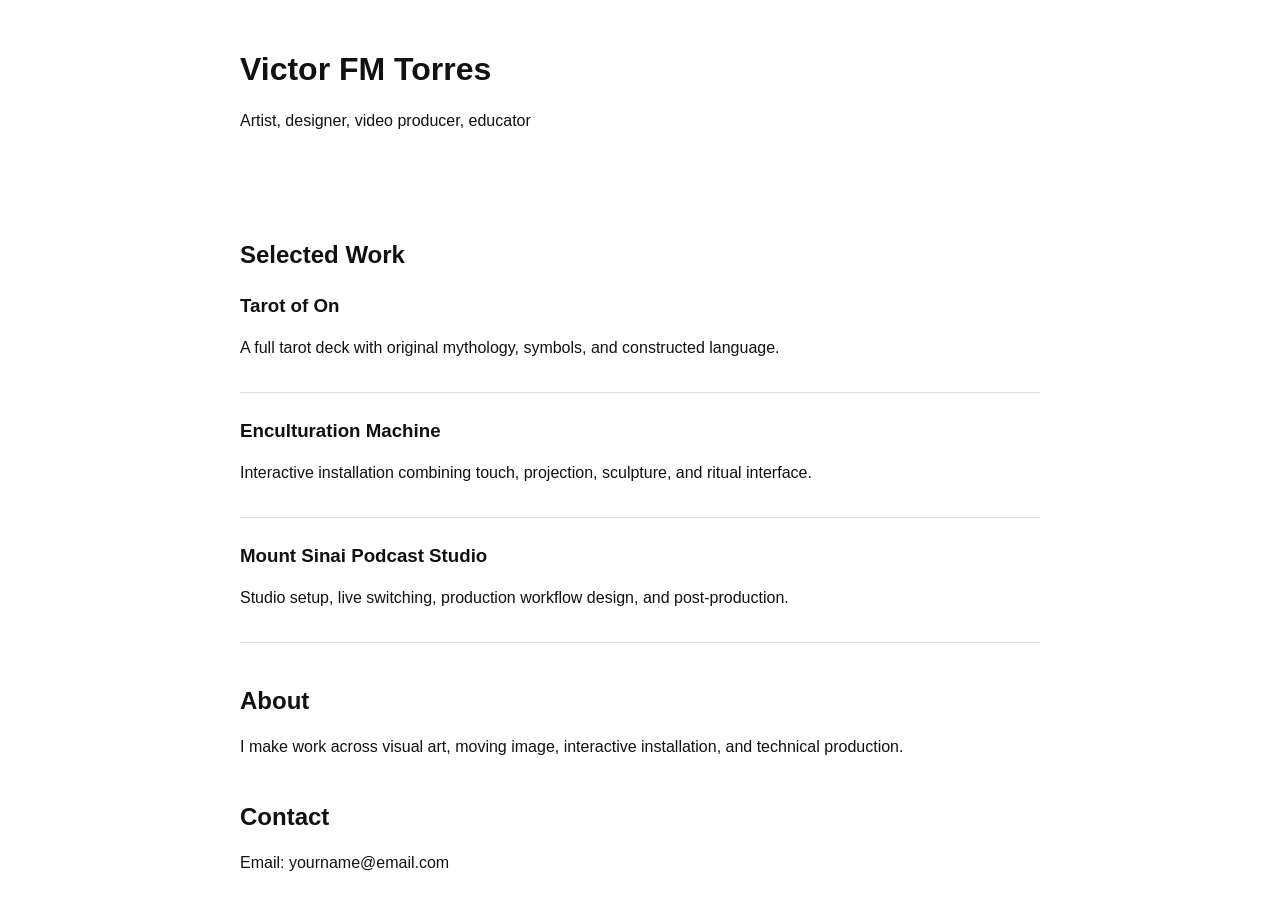
==== index.html @ 22bcb35b "Add files via upload" ====
<!DOCTYPE html>
<html lang="en">
<head>
  <meta charset="UTF-8" />
  <meta name="viewport" content="width=device-width, initial-scale=1.0" />
  <title>Victor FM Torres</title>
  <link rel="stylesheet" href="style.css" />
</head>
<body>
  <header>
    <h1>Victor FM Torres</h1>
    <p>Artist, designer, video producer, educator</p>
  </header>

  <main>
    <section>
      <h2>Selected Work</h2>

      <article>
        <h3>Tarot of On</h3>
        <p>A full tarot deck with original mythology, symbols, and constructed language.</p>
      </article>

      <article>
        <h3>Enculturation Machine</h3>
        <p>Interactive installation combining touch, projection, sculpture, and ritual interface.</p>
      </article>

      <article>
        <h3>Mount Sinai Podcast Studio</h3>
        <p>Studio setup, live switching, production workflow design, and post-production.</p>
      </article>
    </section>

    <section>
      <h2>About</h2>
      <p>
        I make work across visual art, moving image, interactive installation,
        and technical production.
      </p>
    </section>

    <section>
      <h2>Contact</h2>
      <p>Email: yourname@email.com</p>
    </section>
  </main>
</body>
</html>
---- style.css ----
body {
  font-family: Arial, sans-serif;
  margin: 0;
  padding: 0;
  line-height: 1.5;
  color: #111;
  background: #fff;
}

header, main {
  max-width: 800px;
  margin: 0 auto;
  padding: 24px;
}

h1, h2, h3 {
  margin-bottom: 8px;
}

section {
  margin-top: 40px;
}

article {
  margin-bottom: 24px;
  padding-bottom: 16px;
  border-bottom: 1px solid #ddd;
}
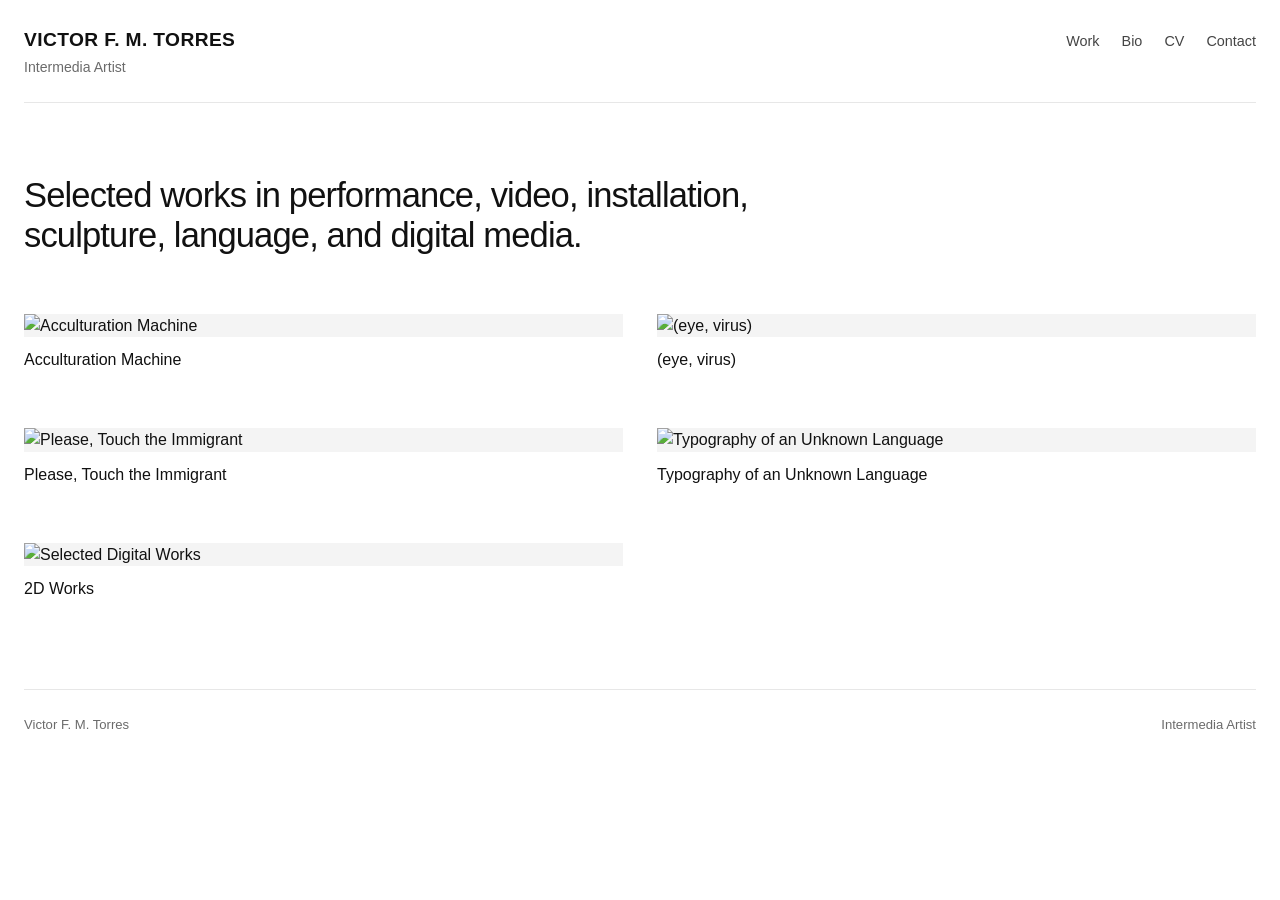
==== commit 28a58d8f: "Add files via upload" ====
--- a/index.html
+++ b/index.html
@@ -1,49 +1,82 @@
-<!DOCTYPE html>
+<!doctype html>
 <html lang="en">
 <head>
-  <meta charset="UTF-8" />
-  <meta name="viewport" content="width=device-width, initial-scale=1.0" />
-  <title>Victor FM Torres</title>
-  <link rel="stylesheet" href="style.css" />
+  <meta charset="utf-8">
+  <meta name="viewport" content="width=device-width, initial-scale=1">
+  <meta name="description" content="Selected work by intermedia artist Victor F. M. Torres.">
+  <title>Victor F. M. Torres</title>
+  <link rel="stylesheet" href="style.css">
 </head>
 <body>
-  <header>
-    <h1>Victor FM Torres</h1>
-    <p>Artist, designer, video producer, educator</p>
-  </header>
+<header class="site-header">
+  <a class="identity" href="index.html">
+    <h1>Victor F. M. Torres</h1>
+    <p>Intermedia Artist</p>
+  </a>
+  <nav aria-label="Primary navigation">
+    <a href="index.html">Work</a>
+    <a href="bio.html">Bio</a>
+    <a href="cv.html">CV</a>
+    <a href="contact.html">Contact</a>
+  </nav>
+</header>
 
-  <main>
-    <section>
-      <h2>Selected Work</h2>
+<main>
+  <section class="intro">
+    <p>Selected works in performance, video, installation, sculpture, language, and digital media.</p>
+  </section>
 
-      <article>
-        <h3>Tarot of On</h3>
-        <p>A full tarot deck with original mythology, symbols, and constructed language.</p>
-      </article>
+  <section class="work-grid" aria-label="Selected projects">
+    <article class="project-card">
+      <a href="projects/acculturation-machine.html">
+        <div class="project-image">
+          <img src="assets/images/acculturation-machine.jpg" alt="Acculturation Machine">
+        </div>
+        <h2 class="project-title">Acculturation Machine</h2>
+      </a>
+    </article>
 
-      <article>
-        <h3>Enculturation Machine</h3>
-        <p>Interactive installation combining touch, projection, sculpture, and ritual interface.</p>
-      </article>
+    <article class="project-card">
+      <a href="projects/eye-virus.html">
+        <div class="project-image">
+          <img src="assets/images/eye-virus.png" alt="(eye, virus)">
+        </div>
+        <h2 class="project-title">(eye, virus)</h2>
+      </a>
+    </article>
 
-      <article>
-        <h3>Mount Sinai Podcast Studio</h3>
-        <p>Studio setup, live switching, production workflow design, and post-production.</p>
-      </article>
-    </section>
+    <article class="project-card">
+      <a href="projects/please-touch-the-immigrant.html">
+        <div class="project-image">
+          <img src="assets/images/please-touch-the-immigrant.jpg" alt="Please, Touch the Immigrant">
+        </div>
+        <h2 class="project-title">Please, Touch the Immigrant</h2>
+      </a>
+    </article>
 
-    <section>
-      <h2>About</h2>
-      <p>
-        I make work across visual art, moving image, interactive installation,
-        and technical production.
-      </p>
-    </section>
+    <article class="project-card">
+      <a href="projects/typography-of-an-unknown-language.html">
+        <div class="project-image">
+          <img src="assets/images/typography-of-an-unknown-language.jpg" alt="Typography of an Unknown Language">
+        </div>
+        <h2 class="project-title">Typography of an Unknown Language</h2>
+      </a>
+    </article>
 
-    <section>
-      <h2>Contact</h2>
-      <p>Email: yourname@email.com</p>
-    </section>
-  </main>
+    <article class="project-card full-width">
+      <a href="projects/2d-works.html">
+        <div class="project-image">
+          <img src="assets/images/digital-works.png" alt="Selected Digital Works">
+        </div>
+        <h2 class="project-title">2D Works</h2>
+      </a>
+    </article>
+  </section>
+</main>
+<footer class="site-footer">
+  <span>Victor F. M. Torres</span>
+  <span>Intermedia Artist</span>
+</footer>
+
 </body>
-</html>+</html>
--- a/style.css
+++ b/style.css
@@ -1,28 +1,171 @@
+:root {
+  --bg: #ffffff;
+  --text: #111111;
+  --muted: #6b6b6b;
+  --line: #e7e7e7;
+  --max-width: 1320px;
+}
+* { box-sizing: border-box; }
+html { scroll-behavior: smooth; }
 body {
-  font-family: Arial, sans-serif;
   margin: 0;
-  padding: 0;
-  line-height: 1.5;
-  color: #111;
-  background: #fff;
+  background: var(--bg);
+  color: var(--text);
+  font-family: Arial, Helvetica, sans-serif;
+  line-height: 1.45;
+  -webkit-font-smoothing: antialiased;
+}
+a { color: inherit; }
+img { max-width: 100%; display: block; }
+
+.site-header,
+.site-footer,
+main {
+  width: min(calc(100% - 48px), var(--max-width));
+  margin: 0 auto;
 }
 
-header, main {
-  max-width: 800px;
-  margin: 0 auto;
-  padding: 24px;
+.site-header {
+  padding: 30px 0 24px;
+  border-bottom: 1px solid var(--line);
+  display: flex;
+  justify-content: space-between;
+  gap: 28px;
+  align-items: baseline;
 }
 
-h1, h2, h3 {
-  margin-bottom: 8px;
+.identity { text-decoration: none; display: inline-block; }
+.identity h1 {
+  margin: 0;
+  font-size: 1.2rem;
+  line-height: 1;
+  letter-spacing: .02em;
+  font-weight: 700;
+  text-transform: uppercase;
+}
+.identity p {
+  margin: 8px 0 0;
+  color: var(--muted);
+  font-size: .88rem;
 }
 
-section {
-  margin-top: 40px;
+nav {
+  display: flex;
+  gap: 22px;
+  flex-wrap: wrap;
+  justify-content: flex-end;
+}
+nav a {
+  text-decoration: none;
+  color: #444;
+  font-size: .9rem;
+}
+nav a:hover,
+nav a:focus-visible {
+  color: #000;
+  text-decoration: underline;
+  text-underline-offset: 4px;
 }
 
-article {
-  margin-bottom: 24px;
-  padding-bottom: 16px;
-  border-bottom: 1px solid #ddd;
-}+.intro {
+  padding: 72px 0 58px;
+  max-width: 820px;
+}
+.intro p {
+  margin: 0;
+  font-size: clamp(1.35rem, 2.7vw, 2.45rem);
+  line-height: 1.18;
+  letter-spacing: -.025em;
+}
+
+.work-grid {
+  display: grid;
+  grid-template-columns: repeat(2, minmax(0, 1fr));
+  gap: 58px 34px;
+  padding-bottom: 90px;
+}
+
+.project-card { min-width: 0; }
+.project-card a { text-decoration: none; }
+.project-image {
+  width: 100%;
+  background: #f4f4f4;
+  overflow: hidden;
+}
+.project-image img {
+  width: 100%;
+  height: auto;
+  transition: opacity .18s ease;
+}
+.project-card a:hover img,
+.project-card a:focus-visible img { opacity: .86; }
+
+.project-title {
+  margin: 13px 0 0;
+  font-size: 1rem;
+  line-height: 1.25;
+  font-weight: 500;
+}
+.project-card a:hover .project-title,
+.project-card a:focus-visible .project-title {
+  text-decoration: underline;
+  text-underline-offset: 4px;
+}
+.project-card.full-width {
+  grid-column: 1 / -1;
+  max-width: calc(50% - 17px);
+}
+
+.site-footer {
+  border-top: 1px solid var(--line);
+  padding: 25px 0 42px;
+  color: var(--muted);
+  display: flex;
+  justify-content: space-between;
+  gap: 20px;
+  font-size: .82rem;
+}
+
+.simple-page {
+  max-width: 760px;
+  padding: 70px 0 110px;
+}
+.simple-page h2 {
+  margin: 0 0 20px;
+  font-size: clamp(2rem, 5vw, 4rem);
+  line-height: 1;
+  letter-spacing: -.04em;
+}
+.simple-page p {
+  font-size: 1.08rem;
+  color: #333;
+}
+.back-link {
+  display: inline-block;
+  margin-bottom: 34px;
+  font-size: .9rem;
+}
+
+@media (max-width: 760px) {
+  .site-header { display: block; padding-top: 24px; }
+  nav {
+    margin-top: 20px;
+    justify-content: flex-start;
+    gap: 14px 20px;
+  }
+  .intro { padding: 48px 0 40px; }
+  .work-grid {
+    grid-template-columns: 1fr;
+    gap: 42px;
+    padding-bottom: 65px;
+  }
+  .project-card.full-width {
+    grid-column: auto;
+    max-width: none;
+  }
+  .site-footer { display: block; }
+  .site-footer span + span {
+    display: block;
+    margin-top: 5px;
+  }
+}
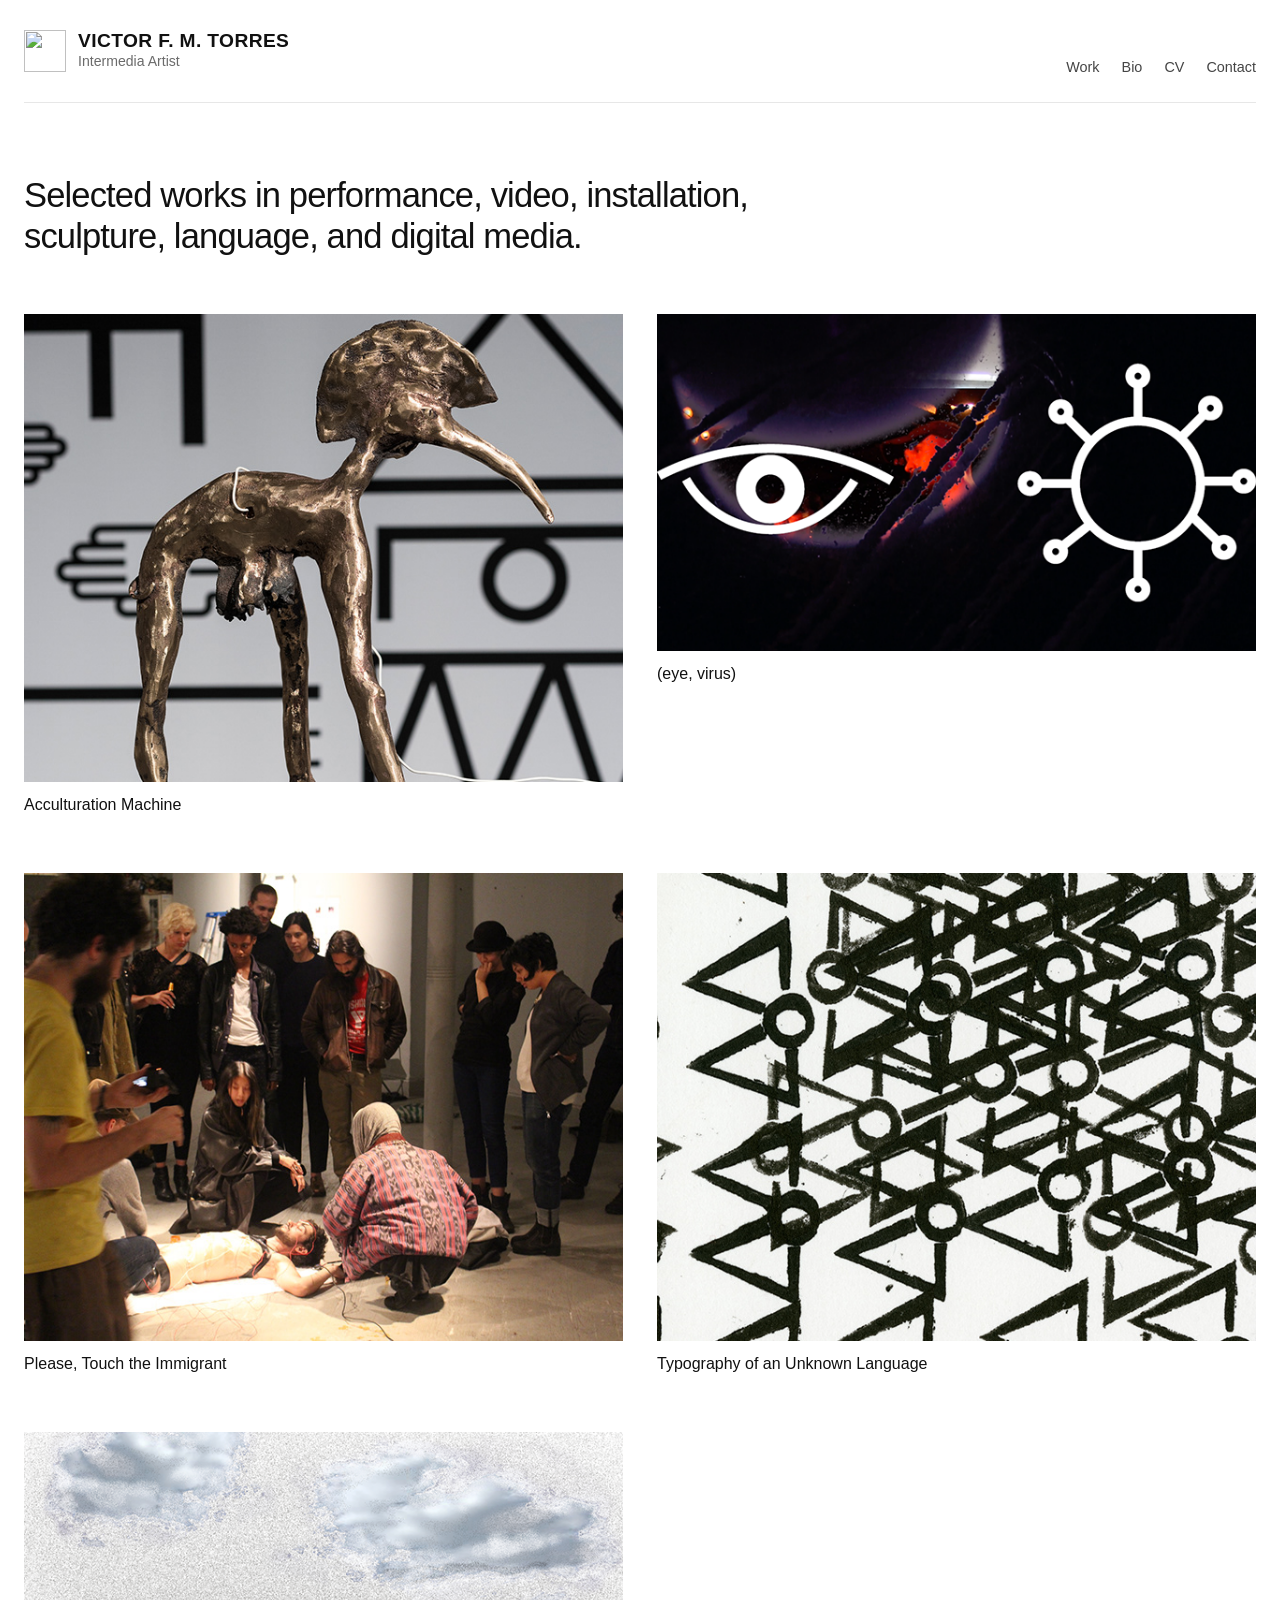
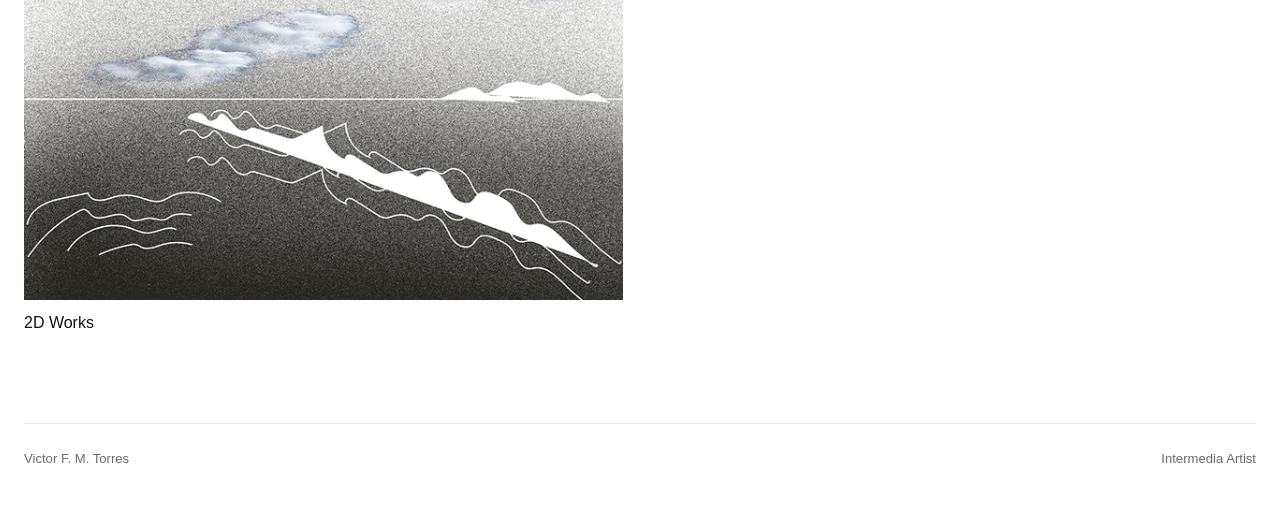
==== commit 91a48811: "pyramid stuff" ====
--- a/index.html
+++ b/index.html
@@ -8,18 +8,25 @@
   <link rel="stylesheet" href="style.css">
 </head>
 <body>
-<header class="site-header">
-  <a class="identity" href="index.html">
-    <h1>Victor F. M. Torres</h1>
-    <p>Intermedia Artist</p>
-  </a>
-  <nav aria-label="Primary navigation">
-    <a href="index.html">Work</a>
-    <a href="bio.html">Bio</a>
-    <a href="cv.html">CV</a>
-    <a href="contact.html">Contact</a>
-  </nav>
-</header>
+  <header class="site-header">
+    <a class="identity" href="index.html">
+      <img
+        class="site-mark"
+        src="assets/images/black-pyramid-spin.gif"
+        alt=""
+        aria-hidden="true"
+      >
+      <h1>Victor F. M. Torres</h1>
+      <p>Intermedia Artist</p>
+    </a>
+  
+    <nav aria-label="Primary navigation">
+      <a href="index.html">Work</a>
+      <a href="bio.html">Bio</a>
+      <a href="cv.html">CV</a>
+      <a href="contact.html">Contact</a>
+    </nav>
+  </header>
 
 <main>
   <section class="intro">
--- a/style.css
+++ b/style.css
@@ -169,3 +169,33 @@
     margin-top: 5px;
   }
 }
+.identity {
+  display: grid;
+  grid-template-columns: auto auto;
+  grid-template-areas:
+    "mark name"
+    "mark role";
+  column-gap: 0.75rem;
+  align-items: center;
+  width: fit-content;
+  text-decoration: none;
+  color: inherit;
+}
+
+.site-mark {
+  grid-area: mark;
+  width: 42px;
+  height: 42px;
+  object-fit: contain;
+  display: block;
+}
+
+.identity h1 {
+  grid-area: name;
+  margin: 0;
+}
+
+.identity p {
+  grid-area: role;
+  margin: 0;
+}
